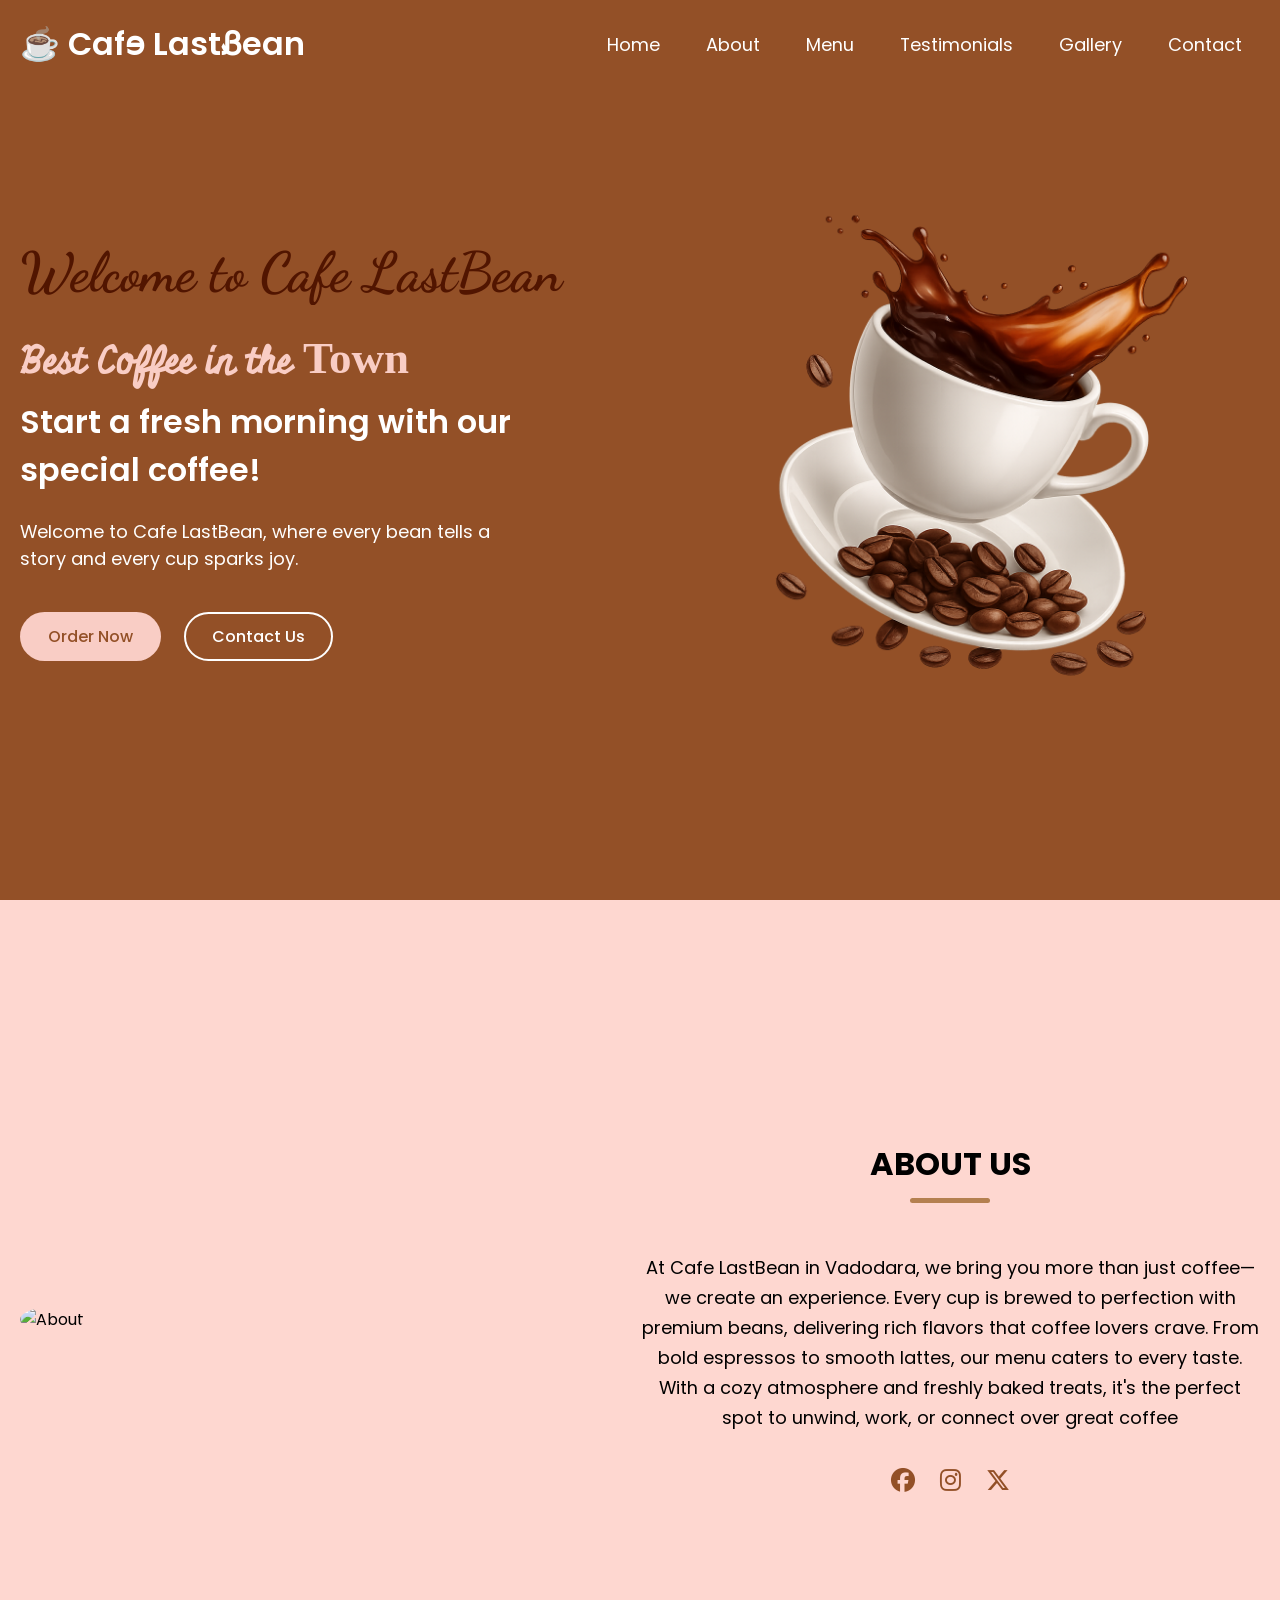
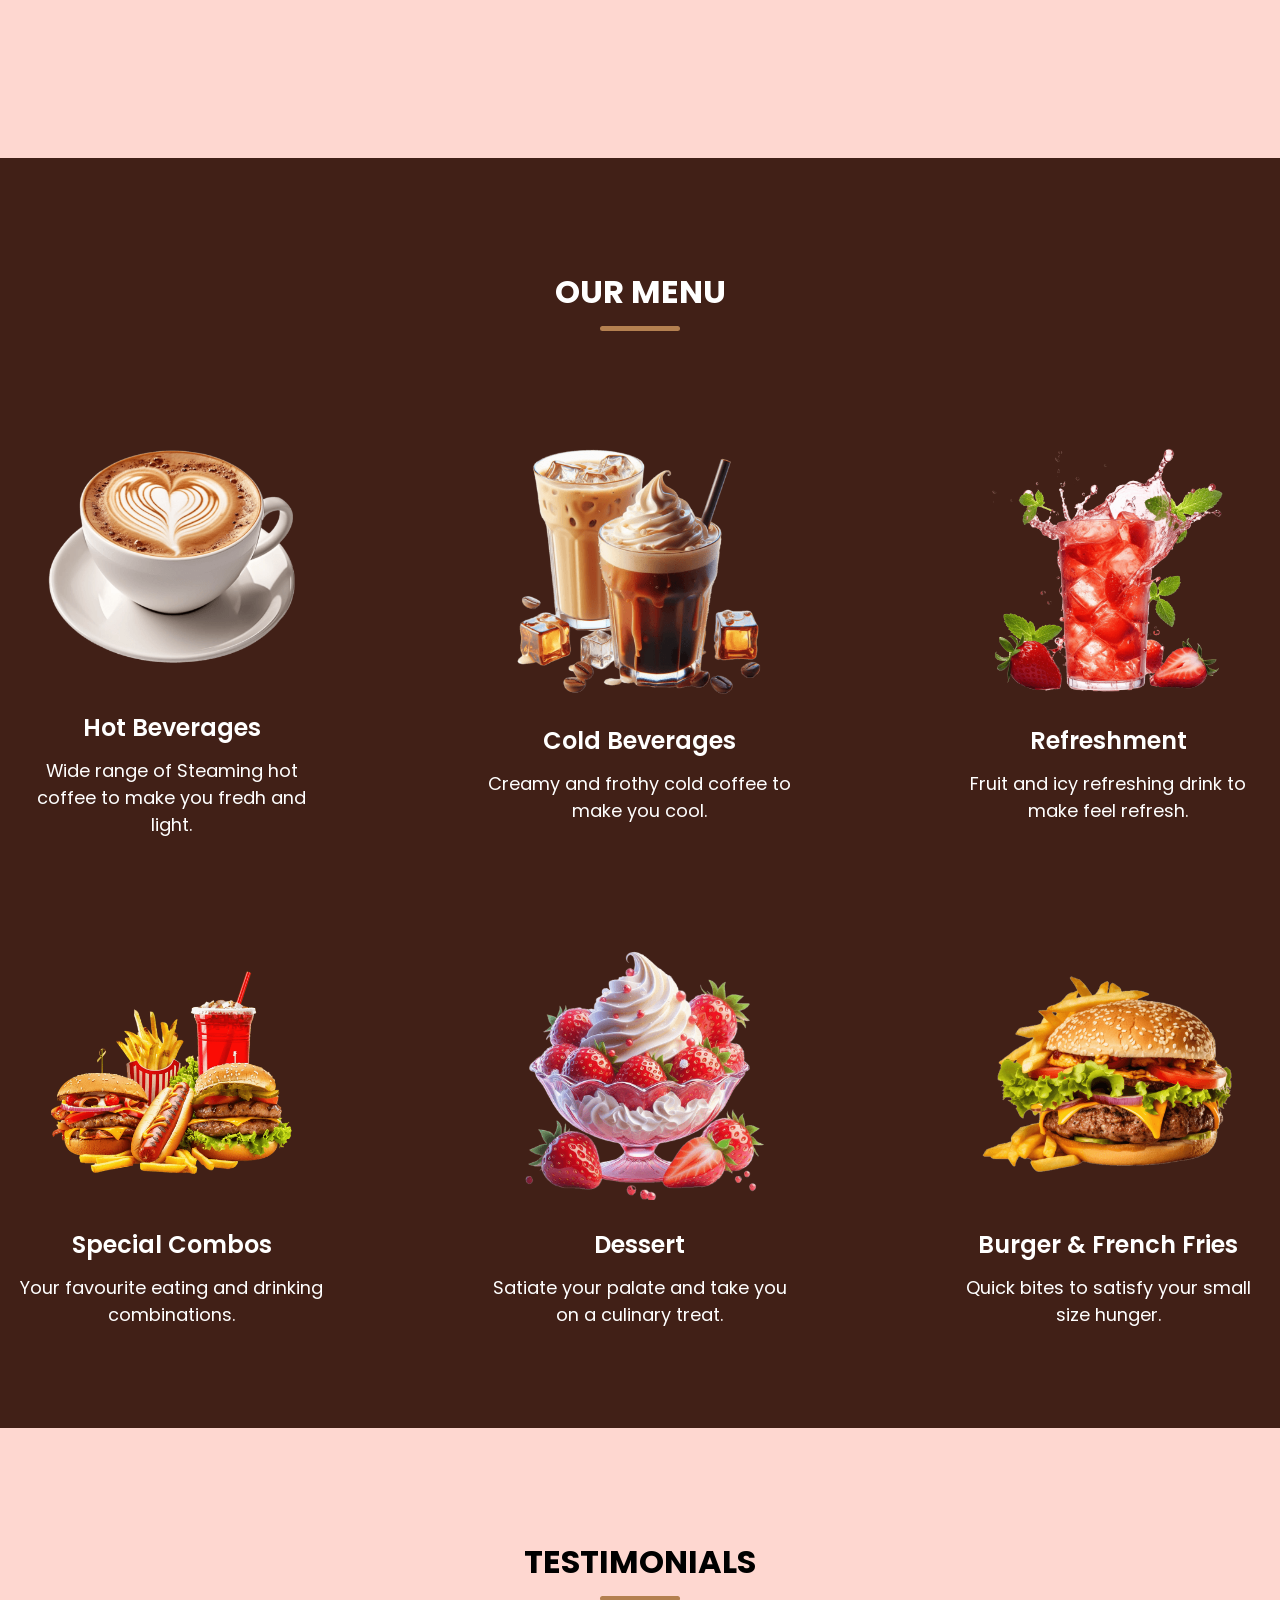
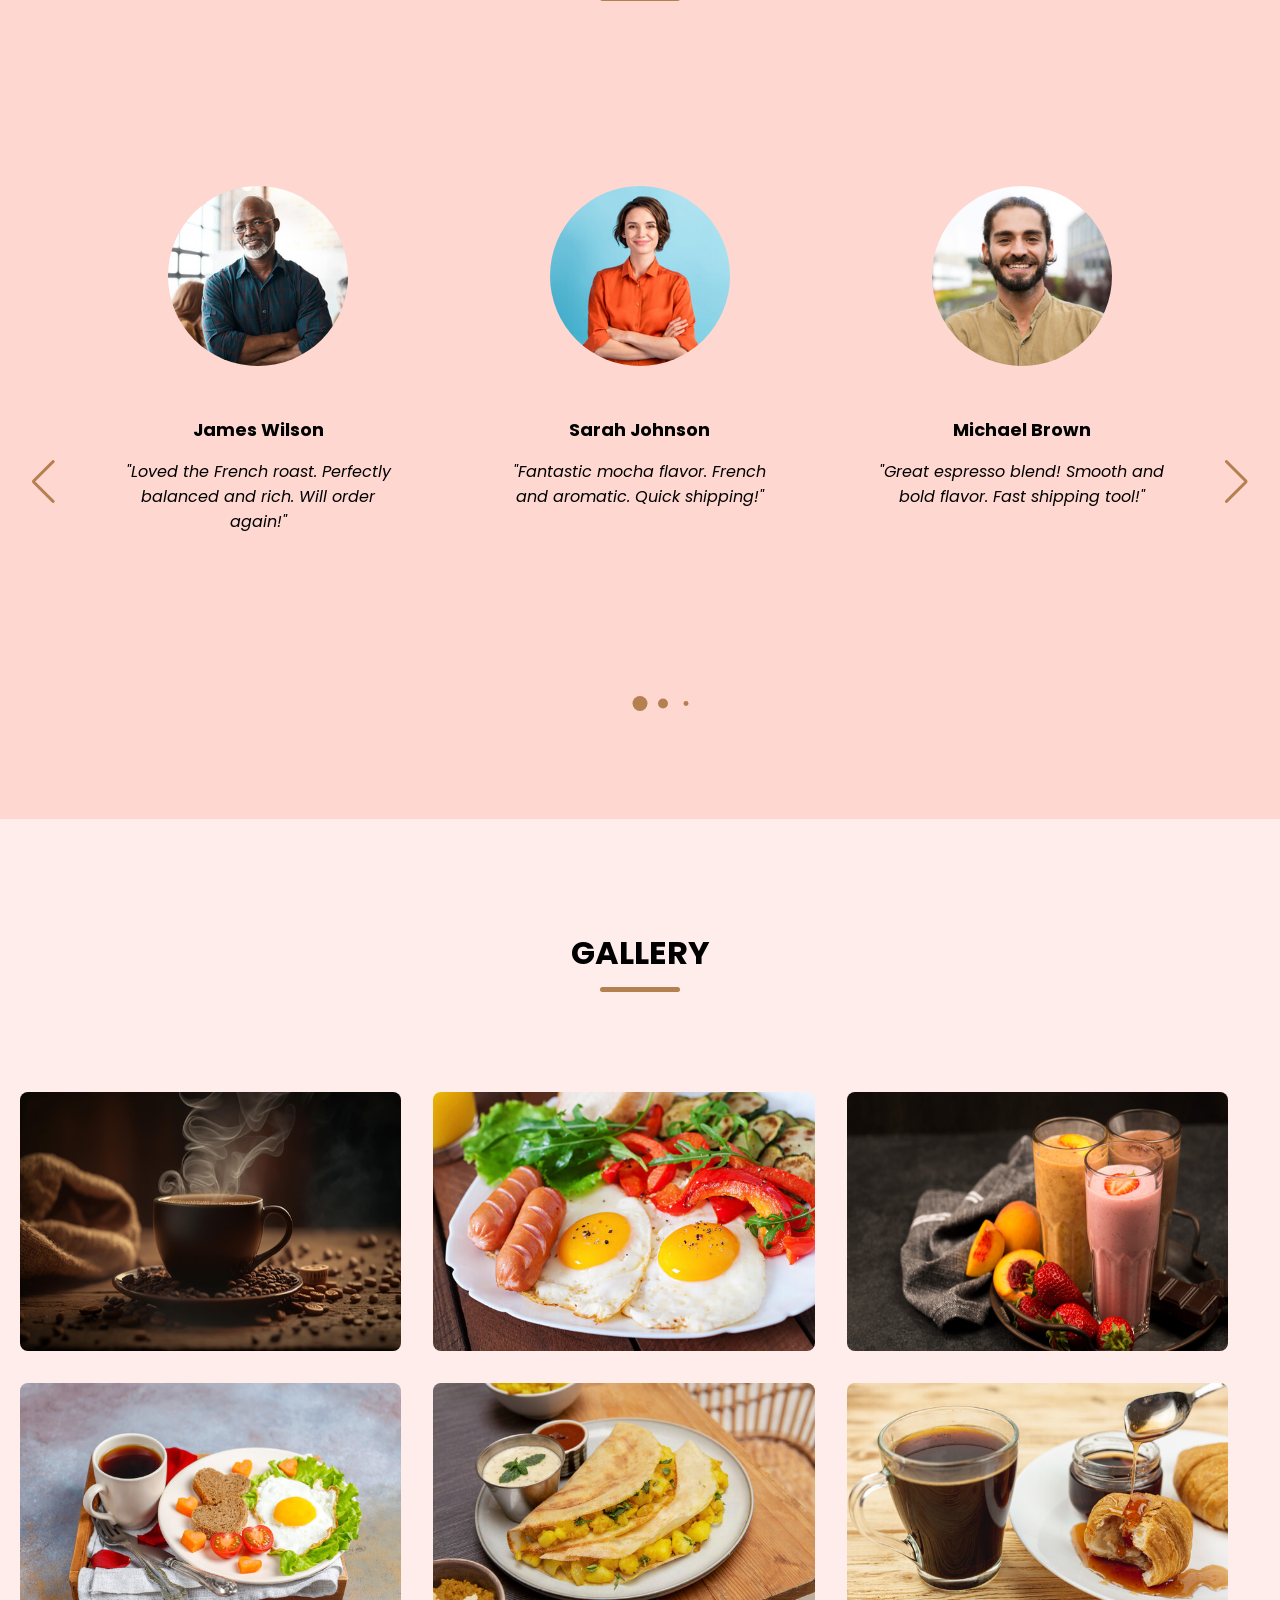
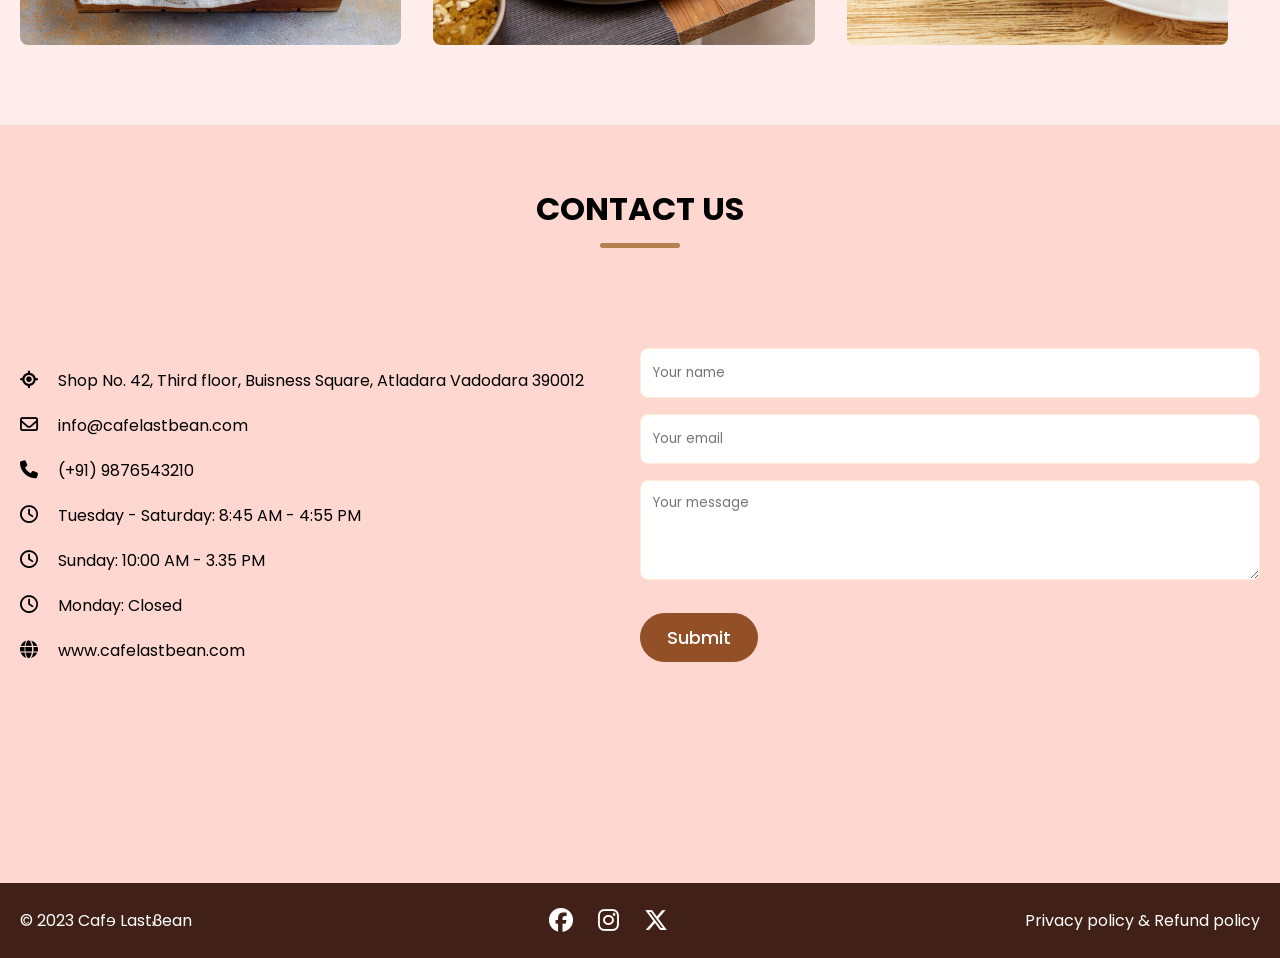
==== frontend/index.html @ 1d27bea6 "frontend-completed" ====
<!DOCTYPE html>
<html lang="en">

<head>
    <meta charset="UTF-8">
    <meta name="viewport" content="width=device-width, initial-scale=1.0">
    <title>Cafe LastBean</title>
    <!-- Linking Font Awesome for icons -->
    <link rel="stylesheet" href="https://cdnjs.cloudflare.com/ajax/libs/font-awesome/6.7.2/css/all.min.css">
    <!-- Linking Swiper CSS -->
    <link rel="stylesheet" href="https://cdn.jsdelivr.net/npm/swiper@11/swiper-bundle.min.css">
    <link rel="stylesheet" href="./style.css">

    <link href="https://fonts.googleapis.com/css2?family=Playfair+Display&display=swap" rel="stylesheet">
    <link href="https://fonts.googleapis.com/css2?family=Dancing+Script&display=swap" rel="stylesheet">

</head>

<body>
    <!-- Header or Navbar -->
    <header>
        <Nav class="navbar section-content">
            <a href="#" class="nav-logo">
                <h2 class="logo-text">☕ Caf<span>&#600;</span> LastᏰean</h2>
            </a>

            <ul class="nav-menu">
                <button id="menu-close-button" class="fas fa-times"></button>

                <li class="nav-item">
                    <a href="#" class="nav-link">Home</a>
                </li>
                <li class="nav-item">
                    <a href="#about" class="nav-link">About</a>
                </li>
                <li class="nav-item">
                    <a href="#menu" class="nav-link">Menu</a>
                </li>
                <li class="nav-item">
                    <a href="#testimoinals" class="nav-link">Testimonials</a>
                </li>
                <li class="nav-item">
                    <a href="#gallery" class="nav-link">Gallery</a>
                </li>
                <li class="nav-item">
                    <a href="#contact" class="nav-link">Contact</a>
                </li>
            </ul>

            <button id="menu-open-button" class="fas fa-bars"></button>
        </Nav>
    </header>

    <main>
        <!-- Hero section -->
        <section class="hero-section">
            <div class="section-content">
                <div class="hero-details">
                    <h1 class="typewriter"
                        style="font-family: 'Dancing Script', cursive; font-size: 55px; color: rgb(81, 21, 0); margin-bottom: 20px;">
                        Welcome to Cafe LastBean</h1>
                    <h2 class="title">Best Coffee in the <span style="font-family:Georgia; font-size: 45px;">Town</span>
                    </h2>
                    <h3 class="subtitle">Start a fresh morning with our special coffee!</h3>
                    <p class="description">Welcome to Cafe LastBean, where every bean tells a story and every cup sparks
                        joy.</p>
                    <div class="buttons">
                        <a href="#" class="button order-now">Order Now</a>
                        <a href="#contact" class="button contact-us">Contact Us</a>
                    </div>
                </div>
                <div class="hero-image-wrapper">
                    <img src="./assets/images/coffee-cup.png" alt="" class="hero-image">
                </div>
            </div>
        </section>
        <!-- <br/> -->

        <!-- About Section -->
        <section class="about-section" id="about">
            <div class="section-content">
                <div class="about-image-wrapper">
                    <img src="./assets/images/about-section-image.jpg" alt="About" class="about-image">
                </div>
                <div class="about-details">
                    <h2 class="section-title">About Us</h2>
                    <p class="text">At Cafe LastBean in Vadodara, we bring you more than just coffee—we create an
                        experience. Every cup is brewed to perfection with premium beans, delivering rich flavors that
                        coffee lovers crave. From bold espressos to smooth lattes, our menu caters to every taste. With
                        a cozy atmosphere and freshly baked treats, it's the perfect spot to unwind, work, or connect
                        over great coffee</p>
                    <div class="social-link-list">
                        <a href="#" class="social-link"><i class="fa-brands fa-facebook"></i></a>
                        <a href="#" class="social-link"><i class="fa-brands fa-instagram"></i></a>
                        <a href="#" class="social-link"><i class="fa-brands fa-x-twitter"></i></a>
                    </div>
                </div>
            </div>
        </section>

        <!-- Menu Section -->
        <section class="menu-section" id="menu">
            <h2 class="section-title">Our Menu</h2>
            <div class="section-content">
                <ul class="menu-list">
                    <li class="menu-item">
                        <img src="./assets/images/hot-beverages.png" alt="Hot Beverages" class="menu-image">
                        <h3 class="name">Hot Beverages</h3>
                        <p class="text">Wide range of Steaming hot coffee to make you fredh and light.</p>
                    </li>
                    <li class="menu-item">
                        <img src="./assets/images/cold-beverages.png" alt="Cold Beverages" class="menu-image">
                        <h3 class="name">Cold Beverages</h3>
                        <p class="text">Creamy and frothy cold coffee to make you cool.</p>
                    </li>
                    <li class="menu-item">
                        <img src="./assets/images/refreshment.png" alt="Refreshment" class="menu-image">
                        <h3 class="name">Refreshment</h3>
                        <p class="text">Fruit and icy refreshing drink to make feel refresh.</p>
                    </li>
                    <li class="menu-item">
                        <img src="./assets/images/special-combo.png" alt="Special Combos" class="menu-image">
                        <h3 class="name">Special Combos</h3>
                        <p class="text">Your favourite eating and drinking combinations.</p>
                    </li>
                    <li class="menu-item">
                        <img src="./assets/images/desserts.png" alt="Dessert" class="menu-image">
                        <h3 class="name">Dessert</h3>
                        <p class="text">Satiate your palate and take you on a culinary treat.</p>
                    </li>
                    <li class="menu-item">
                        <img src="./assets/images/burger-frenchfries.png" alt="Burger & French Fries"
                            class="menu-image">
                        <h3 class="name">Burger & French Fries</h3>
                        <p class="text">Quick bites to satisfy your small size hunger.</p>
                    </li>
                </ul>
            </div>
        </section>

        <!-- Testimonials Section -->
        <section class="testimonials-section" id="testimoinals">
            <h2 class="section-title">Testimonials</h2>
            <div class="section-content">
                <div class="slider-container swiper">
                    <div class="slider-wrapper">
                        <ul class="testimonials-list swiper-wrapper">
                            <li class="testimonial swiper-slide">
                                <img src="./assets/images/user-1.jpg" alt="User" class="user-image">
                                <h3 class="name">James Wilson</h3>
                                <i class="feedback">"Loved the French roast. Perfectly balanced and rich. Will order
                                    again!"</i>
                            </li>
                            <li class="testimonial swiper-slide">
                                <img src="./assets/images/user-2.jpg" alt="User" class="user-image">
                                <h3 class="name">Sarah Johnson</h3>
                                <i class="feedback">"Fantastic mocha flavor. French and aromatic. Quick shipping!"</i>
                            </li>
                            <li class="testimonial swiper-slide">
                                <img src="./assets/images/user-3.jpg" alt="User" class="user-image">
                                <h3 class="name">Michael Brown</h3>
                                <i class="feedback">"Great espresso blend! Smooth and bold flavor. Fast shipping
                                    tool!"</i>
                            </li>
                            <li class="testimonial swiper-slide">
                                <img src="./assets/images/user-4.jpg" alt="User" class="user-image">
                                <h3 class="name">Emily Harris</h3>
                                <i class="feedback">"Excellent quality! Fresh beans and quick delivery. Higly
                                    recommend."</i>
                            </li>
                            <li class="testimonial swiper-slide">
                                <img src="./assets/images/user-5.jpg" alt="User" class="user-image">
                                <h3 class="name">Anthony Thompson</h3>
                                <i class="feedback">"Best decaf I've tried! Smooth and flavourful. Arrived
                                    promptly."</i>
                            </li>
                        </ul>

                        <div class="swiper-slide-button swiper-pagination"></div>
                        <div class="swiper-slide-button swiper-button-prev"></div>
                        <div class="swiper-slide-button swiper-button-next"></div>
                    </div>
                </div>
            </div>
        </section>

        <!-- Gallery section -->
        <section class="gallery-section" id="gallery">
            <h2 class="section-title">Gallery</h2>
            <div class="section-content">
                <ul class="gallery-list">
                    <li class="gallery-item">
                        <img src="./assets/images/gallery-1.jpg" alt="Gallery" class="gallery-image">
                    </li>
                    <li class="gallery-item">
                        <img src="./assets/images/gallery-2.jpg" alt="Gallery" class="gallery-image">
                    </li>
                    <li class="gallery-item">
                        <img src="./assets/images/gallery-3.jpg" alt="Gallery" class="gallery-image">
                    </li>
                    <li class="gallery-item">
                        <img src="./assets/images/gallery-4.jpg" alt="Gallery" class="gallery-image">
                    </li>
                    <li class="gallery-item">
                        <img src="./assets/images/gallery-5.jpg" alt="Gallery" class="gallery-image">
                    </li>
                    <li class="gallery-item">
                        <img src="./assets/images/gallery-6.jpg" alt="Gallery" class="gallery-image">
                    </li>
                </ul>
            </div>
        </section>

        <!-- Contact section -->
        <section class="contact-section" id="contact">
            <h2 class="section-title">Contact Us</h2>
            <div class="section-content">
                <ul class="contact-info-list">
                    <li class="contact-info">
                        <i class="fa-solid fa-location-crosshairs"></i>
                        <p>Shop No. 42, Third floor, Buisness Square, Atladara Vadodara 390012</p>
                    </li>
                    <li class="contact-info">
                        <i class="fa-regular fa-envelope"></i>
                        <p>info@cafelastbean.com</p>
                    </li>
                    <li class="contact-info">
                        <i class="fa-solid fa-phone"></i>
                        <p>(+91) 9876543210</p>
                    </li>
                    <li class="contact-info">
                        <i class="fa-regular fa-clock"></i>
                        <p>Tuesday - Saturday: 8:45 AM - 4:55 PM</p>
                    </li>
                    <li class="contact-info">
                        <i class="fa-regular fa-clock"></i>
                        <p>Sunday: 10:00 AM - 3.35 PM</p>
                    </li>
                    <li class="contact-info">
                        <i class="fa-regular fa-clock"></i>
                        <p>Monday: Closed</p>
                    </li>
                    <li class="contact-info">
                        <i class="fa-solid fa-globe"></i>
                        <p>www.cafelastbean.com</p>
                    </li>
                </ul>

                <form action="https://api.web3forms.com/submit" method="POST" class="contact-form">
                    <!-- Web3Forms Access Key -->
                    <input type="hidden" name="access_key" value="82147f97-e558-44c9-90cf-fbcf2d0cca3d">

                    <!-- Required Fields -->
                    <input type="text" name="name" placeholder="Your name" class="form-input" required>
                    <input type="email" name="email" placeholder="Your email" class="form-input" required>
                    <textarea name="message" placeholder="Your message" class="form-input" required></textarea>

                    <button type="submit" class="submit-button">Submit</button>
                </form>
            </div>
        </section>

        <!-- Footer section -->
        <section class="footer-section">
            <div class="section-content">
                <a href="#">
                    <p class="copyright-text">&copy; 2023 Caf<span>&#600;</span> LastᏰean</p>
                </a>

                <div class="social-link-list">
                    <a href="#" class="social-link"><i class="fa-brands fa-facebook"></i></a>
                    <a href="#" class="social-link"><i class="fa-brands fa-instagram"></i></a>
                    <a href="#" class="social-link"><i class="fa-brands fa-x-twitter"></i></a>
                </div>

                <p class="policy-text">
                    <a href="#" class="policy-link" id="openPrivacy">Privacy policy & Refund policy</a>
                </p>
            </div>
        </section>

        <!-- Privacy Policy Modal -->
        <div id="privacyModal" class="modal">
            <div class="modal-content">
                <span class="close-button">&times;</span>
                <div>
                    <h1>Privacy Policy - Cafe LastBean</h1>
                    <p><span id="effectiveDate"></span></p>

                    <h2>Information We Collect</h2>
                    <p>We may collect personal information including your name, email, phone number, billing address,
                        delivery address, order preferences, feedback, and any information you voluntarily provide
                        through
                        forms or communication.</p>

                    <h2>How We Use Your Information</h2>
                    <p>Your information helps us:</p>
                    <ul>
                        <li>Process and deliver your orders efficiently</li>
                        <li>Personalize your experience and recommend products</li>
                        <li>Improve our services and website functionality</li>
                    </ul>

                    <h2>Sharing Your Information</h2>
                    <p>We do not sell or rent your personal data. However, we may share it with trusted third-party
                        partners
                        (e.g., payment processors, delivery providers) solely for fulfilling our services. All partners
                        are
                        contractually obligated to protect your data.</p>

                    <h2>Your Rights</h2>
                    <p>You have the right to access, correct, or delete your personal data. To do so, contact us at the
                        email below. If you’ve subscribed to marketing emails, you can unsubscribe at any time via the
                        link
                        in the email.</p>

                    <h2>Children's Privacy</h2>
                    <p>Our services are not intended for children under 13. We do not knowingly collect personal
                        information
                        from children. If we become aware that such data has been collected, it will be deleted
                        promptly.
                    </p>

                    <h2>Changes to This Policy</h2>
                    <p>We may update this Privacy Policy from time to time. Changes will be posted here with an updated
                        effective date. Please review this page periodically to stay informed.</p>

                    <h2>Contact</h2>
                    <p>For questions, concerns, or data requests, please reach out to our support team:</p>
                    <p><strong>Email:</strong> support@cafelastbean.com</p>
                </div>

                <hr style="margin-top: 60px;">
                <hr>

                <div style="margin-top: 60px;">
                    <h1>Refund Policy - Cafe LastBean</h1>
                    <p><span id="effectiveDate"></span></p>

                    <h2>Eligibility for Refunds</h2>

                    <p>We strive to provide the best experience. However, if you're not satisfied, you may be eligible
                        for a
                        refund under the following conditions:</p>
                    <ul>
                        <li>The issue is reported within 24 hours of the order time.</li>
                        <li>The item delivered is incorrect, spoiled, or not as described.</li>
                        <li>You provide proof (photos or order details) of the issue.</li>
                    </ul>

                    <h2>Non-Refundable Items</h2>
                    <p>Unfortunately, we cannot offer refunds for:</p>
                    <ul>
                        <li>Change of mind after the item is prepared or dispatched.</li>
                        <li>Incorrect orders due to customer error at checkout.</li>
                        <li>Delays caused by third-party delivery services once dispatched.</li>
                    </ul>

                    <h2>Refund Process</h2>
                    <p>If approved, your refund will be processed within 3-5 business days via the original payment
                        method.
                        We'll notify you via email once the refund has been initiated.</p>

                    <h2>Need Help?</h2>
                    <p>If you have any questions or concerns, don’t hesitate to reach out to our team:</p>
                    <p><strong>Email:</strong> refunds@cafelastbean.com</p>
                </div>
            </div>
        </div>

    </main>


    <!-- Toast notification to show form submitted succesfully -->
    <div id="form-toast" class="form-toast hidden">
        <span>✅ Form Submitted Successfully</span>
    </div>



    <!-- Linking Swiper script -->
    <script src="https://cdn.jsdelivr.net/npm/swiper@11/swiper-bundle.min.js"></script>

    <!-- Linking custom script -->
    <script src="./script.js"></script>

</body>

</html>
---- frontend/style.css ----
/* Importing Google Fonts */
@import url('https://fonts.googleapis.com/css2?family=Macondo&family=Miniver&family=Outfit:wght@100..900&family=Poppins:ital,wght@0,400;0,500;0,600;0,700;1,400&family=Roboto:ital,wght@0,100..900;1,100..900&display=swap');

* {
    margin: 0;
    padding: 0;
    box-sizing: border-box;
    font-family: "Poppins", sans-serif;
}

:root {
    /* Colors */
    --white-color: #ffffff;
    --dark-color: #412017;
    --primary-color: #935027;
    --secondary-color: #B48050;
    --light-pink-color: #FED7D0;
    --medium-gray-color: #FFECDA;

    /* Font size */
    --font-size-s: 0.09rem;
    --font-size-n: 1rem;
    --font-size-m: 1.12rem;
    --font-size-l: 1.5rem;
    --font-size-xl: 2rem;
    --font-size-xxl: 2.3rem;

    /* Font weight */
    --font-weight-normal: 400;
    --font-weight-medium: 500;
    --font-weight-semibold: 600;
    --font-weight-bold: 700;

    /* Border radius */
    --border-radius-s: 8px;
    --border-radius-m: 30px;
    --border-radius-circle: 50%;

    /* Site max width */
    --site-max-width: 1300px;
}

html {
    scroll-behavior: smooth;
}

/* Stylings for whole site */
ul {
    list-style: none;
}

a {
    text-decoration: none;
}

button {
    cursor: pointer;
    border: 0;
    background: none;
}

img {
    width: 100%;
}

.section-content {
    margin: 0 auto;
    padding: 0 20px;
    max-width: var(--site-max-width);
}

.section-title {
    text-align: center;
    padding: 60px 0 100px;
    text-transform: uppercase;
    font-size: var(--font-size-xl);
}

.section-title::after {
    content: "";
    width: 80px;
    height: 5px;
    display: block;
    margin: 10px auto 0;
    border-radius: var(--border-radius-s);
    background: var(--secondary-color);
}

/* Navbar styling */
header {
    position: fixed;
    width: 100%;
    z-index: 5;
    background: var(--primary-color);
}

header .navbar {
    display: flex;
    padding: 20px;
    align-items: center;
    justify-content: space-between;
}

.navbar .nav-logo .logo-text {
    color: var(--white-color);
    font-size: var(--font-size-xl);
    font-weight: var(--font-weight-semibold);
}

.navbar .nav-menu {
    display: flex;
    gap: 10px;
}

.navbar .nav-menu .nav-link {
    padding: 10px 18px;
    color: var(--white-color);
    font-size: var(--font-size-m);
    border-radius: var(--border-radius-m);
    transition: 0.3s ease;
}

.navbar .nav-menu .nav-link:hover {
    color: var(--dark-color);
    background: var(--secondary-color);
}

body.show-mobile-menu header::before {
    content: "";
    position: fixed;
    left: 0;
    top: 0;
    height: 100%;
    width: 100%;
    backdrop-filter: blur(5px);
    background: rgba(0, 0, 0, 0.2);
}

.navbar :where(#menu-close-button, #menu-open-button) {
    display: none;

}

/* Hero section styling */
.hero-section {
    min-height: 100vh;
    background: var(--primary-color);
}

.hero-section .section-content {
    display: flex;
    align-items: center;
    min-height: 100vh;
    color: var(--white-color);
    justify-content: space-between;
}

.hero-section .hero-details .title {
    font-size: var(--font-size-xxl);
    color: #f9cdc5;
    font-family: "Miniver", sans-serif;
}

.hero-section .hero-details .subtitle {
    margin-top: 8px;
    max-width: 70%;
    font-size: var(--font-size-xl);
    font-weight: var(--font-weight-semibold);
}

.hero-section .hero-details .description {
    max-width: 70%;
    margin: 24px 0 40px;
    font-size: var(--font-size-m);
}

.hero-section .hero-details .buttons {
    display: flex;
    gap: 23px;
}

.hero-section .hero-details .button {
    padding: 10px 26px;
    border: 2px solid transparent;
    color: var(--primary-color);
    border-radius: var(--border-radius-m);
    background: #f9cdc5;
    font-weight: var(--font-weight-medium);
    transition: 0.3s ease;
}

.hero-section .hero-details .button:hover,
.hero-section .hero-details .contact-us {
    color: var(--white-color);
    border-color: var(--white-color);
    background: transparent;
}

.hero-section .hero-details .contact-us:hover {
    color: var(--primary-color);
    border-color: var(--secondary-color);
    background: #f9cdc5;
}

.hero-section .hero-image-wrapper {
    max-width: 500px;
    margin-right: 30px;
}

.typewriter {
    display: inline-block;
    overflow: hidden;
    white-space: nowrap;
    border-right: .0px solid rgb(81, 21, 0);
    animation: typing 3s steps(30) 0s forwards, blink 0.75s step-end infinite;
}

@keyframes typing {
    from {
        width: 0;
    }

    to {
        width: 100%;
    }
}

@keyframes blink {
    50% {
        border-color: transparent;
    }
}




/* about section styling */
.about-section {
    padding: 240px 0 260px 0;
    background: var(--light-pink-color);
}

.about-section .section-content {
    display: flex;
    gap: 50px;
    align-items: center;
    justify-content: space-between;
}

.about-section .about-image-wrapper .about-image {
    width: 400px;
    height: 400px;
    object-fit: cover;
    border-radius: var(--border-radius-circle);
}

.about-section .about-details .section-title {
    padding: 0;
}

.about-section .about-details {
    max-width: 50%;
}

.about-section .about-details .text {
    line-height: 30px;
    margin: 50px 0 30px;
    text-align: center;
    font-size: var(--font-size-m);
}

.about-section .about-details .social-link-list {
    display: flex;
    gap: 25px;
    justify-content: center;
}

.about-section .social-link-list .social-link {
    color: var(--primary-color);
    font-size: var(--font-size-l);
    transform: 0.2s ease;
}

.about-section .social-link-list .social-link:hover {
    color: var(--secondary-color);
}

/* Menu section styling */
.menu-section {
    color: var(--white-color);
    background: var(--dark-color);
    padding: 50px 0 100px;
}

.menu-section .menu-list {
    display: flex;
    flex-wrap: wrap;
    gap: 110px;
    align-items: center;
    justify-content: space-between;
}

.menu-section .menu-list .menu-item {
    display: flex;
    align-items: center;
    text-align: center;
    flex-direction: column;
    justify-content: space-between;
    width: calc(100% / 3 - 110px);
}

.menu-section .menu-list .menu-item .menu-image {
    max-width: 83%;
    aspect-ratio: 1;
    margin-bottom: 15px;
    object-fit: contain;
}

.menu-section .menu-list .menu-item .name {
    margin: 12px 0;
    font-size: var(--font-size-l);
    font-weight: var(--font-weight-semibold);
}

.menu-section .menu-list .menu-item .text {
    font-size: var(--font-size-m);
}

/* Testimonials section styling */
.testimonials-section {
    padding: 50px 0 100px;
    background: var(--light-pink-color);
}

.testimonials-section .slider-wrapper {
    padding: 50px 0 100px;
    margin: 0 60px 50px;
}

.testimonials-section .testimonial {
    user-select: none;
    display: flex;
    padding: 35px;
    text-align: center;
    flex-direction: column;
    align-items: center;
}

.testimonials-section .testimonial .user-image {
    width: 180px;
    height: 180px;
    object-fit: cover;
    margin-bottom: 50px;
    border-radius: var(--border-radius-circle);
}

.testimonials-section .testimonial .name {
    margin-bottom: 16px;
    font-size: var(--font-size-m);
}

.testimonials-section .testimonial .feedback {
    line-height: 25px;
}

.testimonials-section .swiper-pagination-bullet {
    width: 15px;
    height: 15px;
    opacity: 1;
    background: var(--secondary-color);
}

.testimonials-section .swiper-slide-button {
    margin-top: 50px;
    color: var(--secondary-color);
    transition: 0.3s ease;
}

.testimonials-section .swiper-slide-button:hover {
    color: var(--primary-color);
}

/* Gallery section styling */
.gallery-section {
    padding: 50px 0 80px;
    background-color: #feedea;
}

.gallery-section .gallery-list {
    display: flex;
    flex-wrap: wrap;
    gap: 32px;
}

.gallery-section .gallery-list .gallery-item {
    overflow: hidden;
    border-radius: var(--border-radius-s);
    width: calc(100% / 3 - 32px);
}

.gallery-section .gallery-item .gallery-image {
    width: 100%;
    height: 100%;
    cursor: zoom-in;
    transition: 0.3s ease;
}

.gallery-section .gallery-item:hover .gallery-image {
    transform: scale(1.3);
}

/* Contact Us section styling */
#contact {
    scroll-margin-top: 80px;
}

.contact-section {
    padding: 0 0 200px 0;
    background: var(--light-pink-color);
}

.contact-section .section-content {
    display: flex;
    gap: 48px;
    align-items: flex-start;
    justify-content: space-between;
}

.contact-section .contact-info-list .contact-info {
    display: flex;
    gap: 20px;
    margin: 20px 0;
    align-items: center;
}

.contact-section .contact-info-list .contact-info i {
    font-size: var(--font-size-m);
}

.contact-section .contact-form .form-input {
    width: 100%;
    height: 50px;
    padding: 0 12px;
    outline: none;
    margin-bottom: 16px;
    background: var(--white-color);
    border-radius: var(--border-radius-s);
    border: 1px solid var(--medium-gray-color);
}

.contact-section .contact-form {
    max-width: 50%;
}

.contact-section .contact-form .form-input:focus {
    border-color: var(--secondary-color);
}

.contact-section .contact-form textarea.form-input {
    height: 100px;
    padding: 12px;
    resize: vertical;
}

.contact-section .contact-form .submit-button {
    padding: 10px 26px;
    margin-top: 10px;
    color: var(--white-color);
    font-size: var(--font-size-m);
    font-weight: var(--font-weight-medium);
    background: var(--primary-color);
    border-radius: var(--border-radius-m);
    border: 1px solid var(--primary-color);
    transition: 0.3s ease;
}

.contact-section .contact-form .submit-button:hover {
    color: var(--primary-color);
    background: transparent;
}

/* Fotetr section styling */
.footer-section {
    padding: 20px 0;
    background: var(--dark-color);
}

.footer-section .section-content {
    display: flex;
    align-items: center;
    justify-content: space-between;
}

.footer-section :where(.copyright-text, .social-link, .policy-link) {
    color: var(--white-color);
    transition: 0.2s ease;
}

.footer-section .social-link-list {
    display: flex;
    gap: 25px;
}

.footer-section .social-link-list .social-link {
    font-size: var(--font-size-l);
}

.footer-section .social-link-list .social-link:hover,
.footer-section .policy-text .policy-link:hover {
    color: var(--secondary-color);
}

.footer-section .policy-text .separator {
    margin: 0 5px;
    color: var(--white-color);
}

/* Privacy & Refund Policy Modal Styling*/
.modal {
    display: none;
    position: fixed;
    z-index: 999;
    left: 0;
    top: 0;
    width: 100%;
    height: 100%;
    background-color: rgba(0, 0, 0, 0.6);
    padding: 10px 0;
    overflow: hidden;
    /* Prevent scroll on modal container */
}

.modal-content {
    text-align: justify;
    background-color: #fce8e8;
    margin: auto;
    padding: 40px 30px;
    border-radius: 16px;
    width: 90%;
    max-width: 1000px;
    font-family: Arial, sans-serif;
    color: #333;
    box-shadow: 0 10px 40px rgba(0, 0, 0, 0.2);

    max-height: 90vh;
    /* Allow scrolling if content exceeds viewport */
    overflow-y: auto;
    /* Enables internal scroll */

    scrollbar-width: none;
    -ms-overflow-style: none;
}

.modal-content::-webkit-scrollbar {
    display: none;
    /* Safari and Chrome */
}

.modal-content h1 {
    font-size: 32px;
    margin-bottom: 20px;
    color: #512100;
}

.modal-content h2 {
    font-size: 24px;
    margin-top: 30px;
    color: #6b3b0c;
}

.modal-content p {
    font-size: 16px;
    line-height: 1.7;
    margin-top: 12px;
}

.close-button {
    float: right;
    font-size: 30px;
    font-weight: bold;
    cursor: pointer;
    color: #512100;
}

.close-button:hover {
    color: #c72f00;
}


/* Styling for the "Date" text */
#effectiveDate {
    font-weight: bold;
    color: rgb(81, 21, 0);
}




/* Responsive media query code for max width 1024px */
@media screen and (max-width: 1024px) {
    .menu-section .menu-list {
        gap: 60px;
    }

    .menu-section .menu-list .menu-item {
        width: calc(100% / 3 - 60px);
    }
}

/* Responsive media query code for max width 900px */
@media screen and (max-width: 900px) {
    :root {
        --font-size-m: 1rem;
        --font-size-l: 1.3rem;
        --font-size-xl: 1.5rem;
        --font-size-xxl: 1.8rem;
    }

    .navbar :where(#menu-close-button, #menu-open-button) {
        display: block;
        font-size: var(--font-size-l);
    }

    .navbar #menu-close-button {
        position: absolute;
        right: 30px;
        top: 30px;
    }

    .navbar #menu-open-button {
        color: var(--white-color);
    }

    .navbar .nav-menu {
        display: block;
        position: fixed;
        left: -300px;
        top: 0;
        width: 300px;
        height: 100%;
        display: flex;
        flex-direction: column;
        align-items: center;
        padding-top: 100px;
        background: var(--white-color);
        transition: left 0.2s ease;
    }

    body.show-mobile-menu .navbar .nav-menu {
        left: 0;
    }

    .navbar .nav-menu .nav-link {
        color: var(--dark-color);
        display: block;
        margin-top: 17px;
        font-size: var(--font-size-l);
    }

    .hero-section .section-content {
        gap: 50px;
        text-align: center;
        padding: 30px 20px 30px;
        flex-direction: column-reverse;
        justify-content: center;
    }

    .hero-section .hero-details :is(.subtitle, .description),
    .about-section .about-details,
    .contact-section .contact-form {
        max-width: 100%;
    }

    .hero-section .hero-details .buttons {
        justify-content: center;
    }

    .hero-section .hero-image-wrapper {
        max-width: 270px;
        margin-right: 0;
    }

    .about-section .section-title {
        margin-top: -45px;
    }

    .about-section .section-content {
        gap: 70px;
        flex-direction: column-reverse;
    }

    .about-section .about-image-wrapper .about-image {
        width: 100%;
        height: 100%;
        max-width: 250px;
        aspect-ratio: 1;
    }

    .menu-section .menu-list {
        gap: 30px;
    }

    .menu-section .menu-list .menu-item {
        width: calc(100% / 2 - 30px);
    }

    .menu-section .menu-list .menu-item .menu-image {
        max-width: 200px;
    }

    .gallery-section .gallery-list {
        gap: 30px;
    }

    .gallery-section .gallery-list .gallery-item {
        width: calc(100% / 2 - 30px);
    }

    .contact-section .section-content {
        flex-direction: column-reverse;
        align-items: center;
    }
}

/* Responsive media query code for max width 640px */
@media screen and (max-width: 640px) {
    .about-section .section-title {
        margin-top: -60px;
    }

    .menu-section .menu-list {
        gap: 60px;
    }

    .menu-section .menu-list .menu-item,
    .gallery-section .gallery-list .gallery-item {
        width: 100%;
    }

    .testimonials-section .slider-wrapper {
        margin: 0 0 30px;
    }

    .testimonials-section .swiper-slide-button {
        display: none;
    }

    #contact {
        scroll-margin-top: 80px;
    }

    .footer-section .section-content {
        flex-direction: column;
        gap: 20px;
    }
}




/* Styling for toast notification */
.form-toast {
    position: fixed;
    top: 20px;
    right: 20px;
    background-color: #d1f7d6;
    color: #1a7f3f;
    padding: 15px 20px;
    border-radius: 8px;
    box-shadow: 0px 4px 10px rgba(0, 0, 0, 0.1);
    font-weight: 500;
    z-index: 9999;
    display: flex;
    align-items: center;
    gap: 10px;
    animation: fadeInOut 4s ease forwards;
}

.hidden {
    display: none;
}

@keyframes fadeInOut {
    0% {
        opacity: 0;
        transform: translateY(-10px);
    }

    10% {
        opacity: 1;
        transform: translateY(0);
    }

    90% {
        opacity: 1;
    }

    100% {
        opacity: 0;
        transform: translateY(-10px);
    }
}
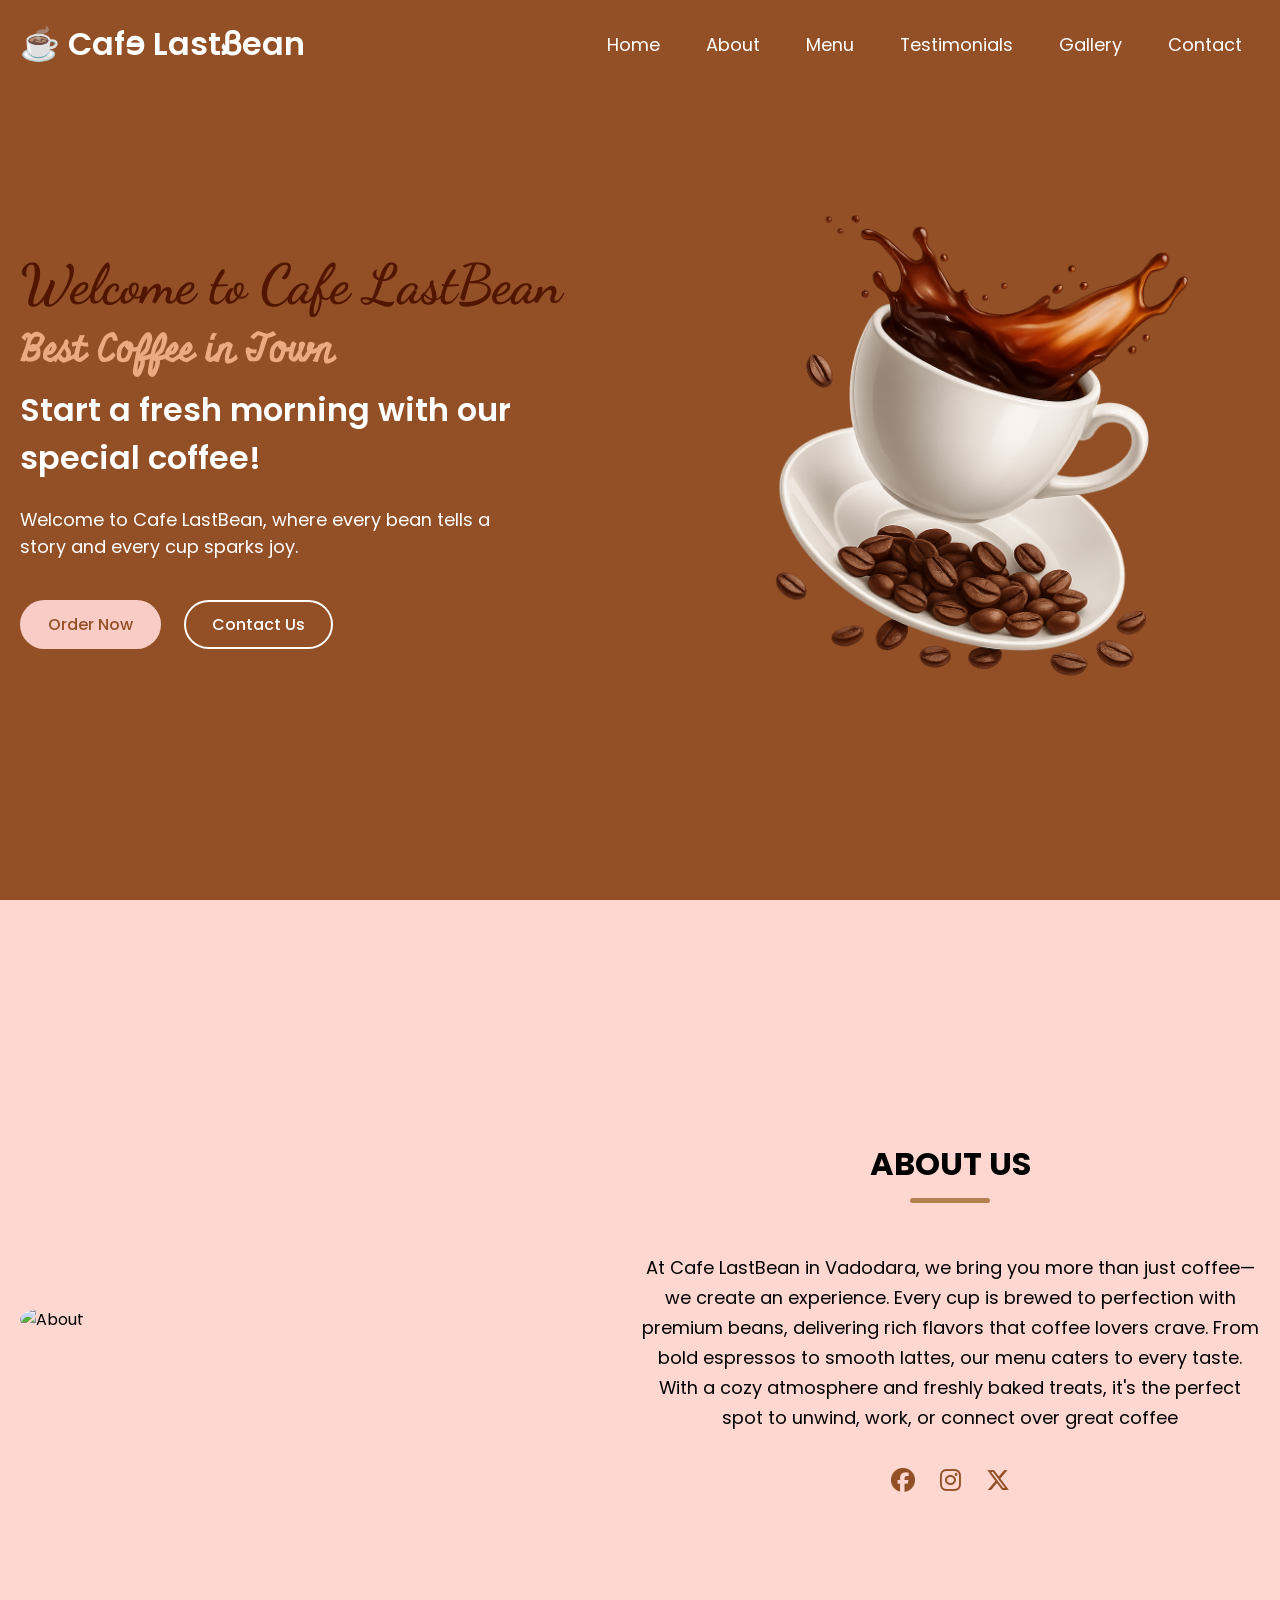
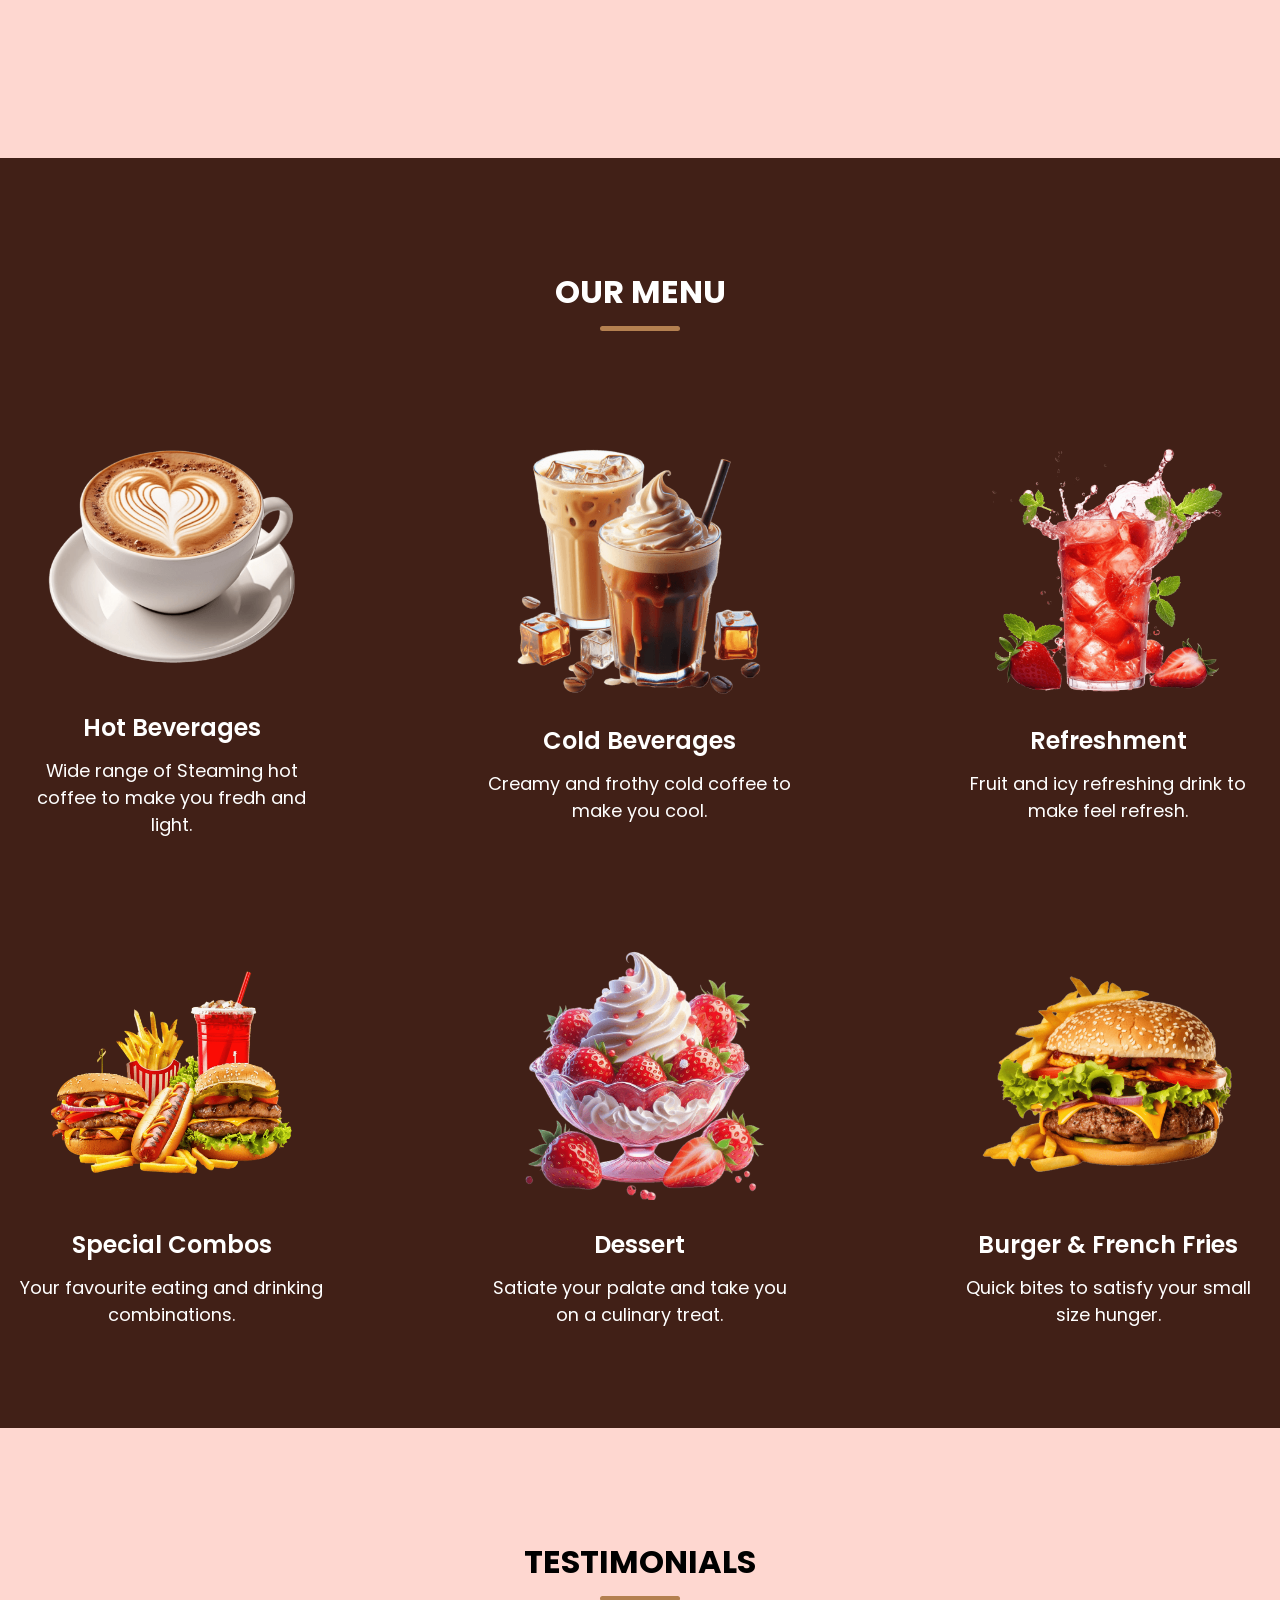
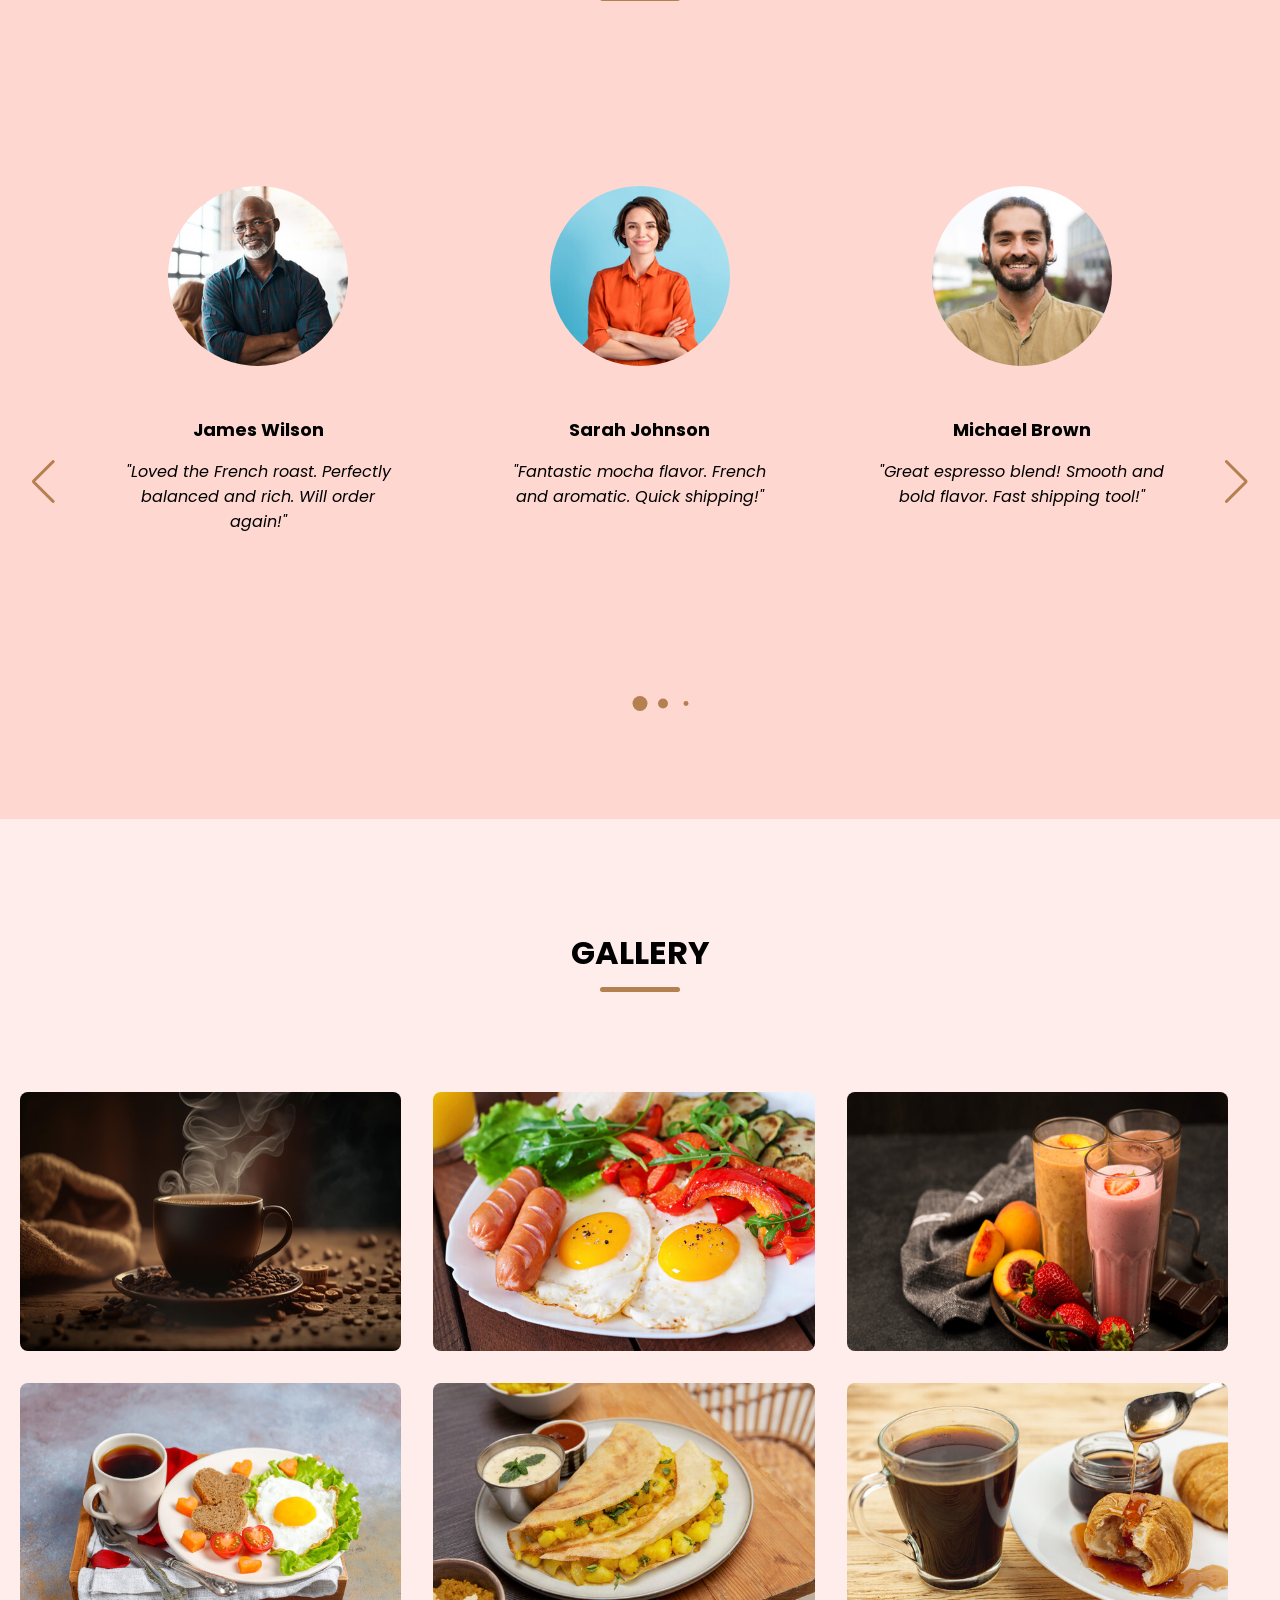
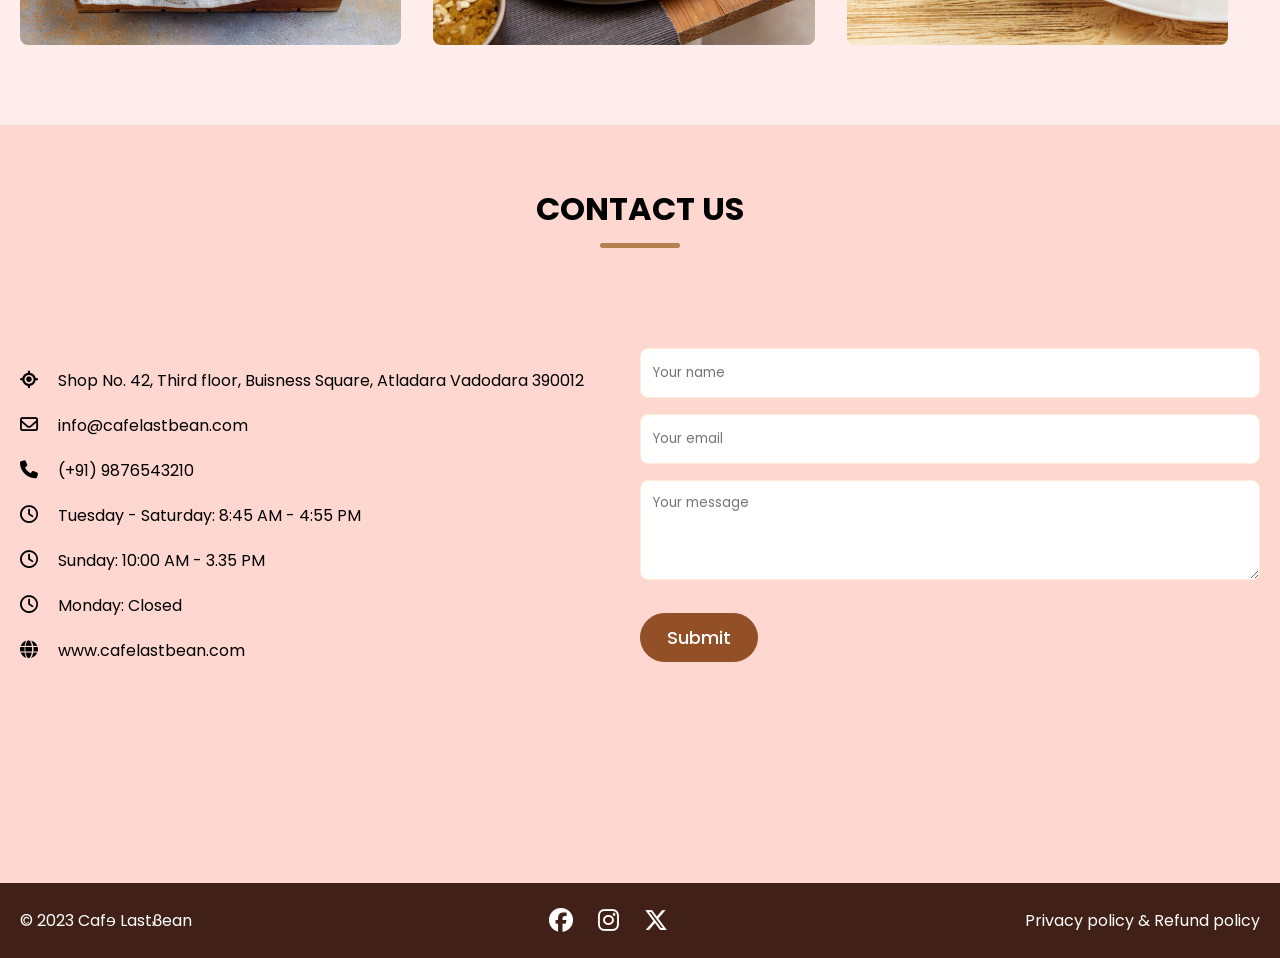
==== commit 9c1ecb11: "Updated responsiveness for mobile screen" ====
--- a/frontend/index.html
+++ b/frontend/index.html
@@ -56,11 +56,8 @@
         <section class="hero-section">
             <div class="section-content">
                 <div class="hero-details">
-                    <h1 class="typewriter"
-                        style="font-family: 'Dancing Script', cursive; font-size: 55px; color: rgb(81, 21, 0); margin-bottom: 20px;">
-                        Welcome to Cafe LastBean</h1>
-                    <h2 class="title">Best Coffee in the <span style="font-family:Georgia; font-size: 45px;">Town</span>
-                    </h2>
+                    <h2 class="title typewriter"> Welcome to Cafe LastBean</h2>
+                    <h2 class="title2">Best Coffee in Town</h2>
                     <h3 class="subtitle">Start a fresh morning with our special coffee!</h3>
                     <p class="description">Welcome to Cafe LastBean, where every bean tells a story and every cup sparks
                         joy.</p>
--- a/frontend/style.css
+++ b/frontend/style.css
@@ -1,5 +1,7 @@
 /* Importing Google Fonts */
 @import url('https://fonts.googleapis.com/css2?family=Macondo&family=Miniver&family=Outfit:wght@100..900&family=Poppins:ital,wght@0,400;0,500;0,600;0,700;1,400&family=Roboto:ital,wght@0,100..900;1,100..900&display=swap');
+@import url('https://fonts.googleapis.com/css2?family=Playfair+Display&display=swap');
+@import url('https://fonts.googleapis.com/css2?family=Dancing+Script&display=swap');
 
 * {
     margin: 0;
@@ -85,6 +87,7 @@
     border-radius: var(--border-radius-s);
     background: var(--secondary-color);
 }
+
 
 /* Navbar styling */
 header {
@@ -141,6 +144,7 @@
 
 }
 
+
 /* Hero section styling */
 .hero-section {
     min-height: 100vh;
@@ -156,8 +160,14 @@
 }
 
 .hero-section .hero-details .title {
+    font-size:55px;
+    color: rgb(81, 21, 0);
+    font-family: 'Dancing Script', cursive;
+}
+
+.hero-section .hero-details .title2 {
     font-size: var(--font-size-xxl);
-    color: #f9cdc5;
+    color:#ecaa82;
     font-family: "Miniver", sans-serif;
 }
 
@@ -232,8 +242,6 @@
 }
 
 
-
-
 /* about section styling */
 .about-section {
     padding: 240px 0 260px 0;
@@ -285,6 +293,7 @@
     color: var(--secondary-color);
 }
 
+
 /* Menu section styling */
 .menu-section {
     color: var(--white-color);
@@ -325,6 +334,7 @@
 .menu-section .menu-list .menu-item .text {
     font-size: var(--font-size-m);
 }
+
 
 /* Testimonials section styling */
 .testimonials-section {
@@ -380,6 +390,7 @@
     color: var(--primary-color);
 }
 
+
 /* Gallery section styling */
 .gallery-section {
     padding: 50px 0 80px;
@@ -408,6 +419,7 @@
 .gallery-section .gallery-item:hover .gallery-image {
     transform: scale(1.3);
 }
+
 
 /* Contact Us section styling */
 #contact {
@@ -479,6 +491,7 @@
     background: transparent;
 }
 
+
 /* Fotetr section styling */
 .footer-section {
     padding: 20px 0;
@@ -514,6 +527,7 @@
     margin: 0 5px;
     color: var(--white-color);
 }
+
 
 /* Privacy & Refund Policy Modal Styling*/
 .modal {
@@ -594,8 +608,6 @@
 }
 
 
-
-
 /* Responsive media query code for max width 1024px */
 @media screen and (max-width: 1024px) {
     .menu-section .menu-list {
@@ -724,8 +736,34 @@
 
 /* Responsive media query code for max width 640px */
 @media screen and (max-width: 640px) {
-    .about-section .section-title {
-        margin-top: -60px;
+    html, body {
+        width: 100%;
+        overflow-x: hidden;
+        margin: 0;
+        padding: 0;
+        background-color: var(--primary-color); /* or use the color you want */
+    }
+
+    .hero-section .hero-details .title {
+        font-size: 40px;
+    }
+
+    .hero-section .hero-details .title2 {
+        font-size: 30px;
+    }
+
+    .hero-section .hero-details .subtitle {
+        font-size: 25px;
+    }
+
+    .hero-section .hero-details .description {
+        font-size: 18px;
+    }
+
+    .about-section .section-content {
+        margin-top: -100px;
+        margin-bottom: -100px;
+        flex-direction: column-reverse;
     }
 
     .menu-section .menu-list {
@@ -737,8 +775,12 @@
         width: 100%;
     }
 
+    .testimonials-section .section-content {
+        margin-bottom: 10%;
+    }
+
     .testimonials-section .slider-wrapper {
-        margin: 0 0 30px;
+        margin: -30px 0 30px;
     }
 
     .testimonials-section .swiper-slide-button {
@@ -746,16 +788,49 @@
     }
 
     #contact {
-        scroll-margin-top: 80px;
+        scroll-margin-top: 70px;
     }
 
     .footer-section .section-content {
         flex-direction: column;
         gap: 20px;
     }
-}
-
-
+
+
+
+    .modal-content {
+        margin-top: 10%;
+        width: 90%;
+        padding: 35px 25px;
+        border-radius: 12px;
+        font-size: 14px;
+        max-height: 85vh;
+    }
+
+    .modal-content h1 {
+        font-size: 24px;
+        margin-bottom: 16px;
+        text-align:start;
+    }
+
+    .modal-content h2 {
+        font-size: 18px;
+        margin-top: 20px;
+        text-align:start;
+    }
+
+    .modal-content p {
+        font-size: 14px;
+        line-height: 1.6;
+        text-align: justify;
+    }
+
+    .close-button {
+        font-size: 24px;
+        margin-top: -10px;
+    }
+
+}
 
 
 /* Styling for toast notification */
